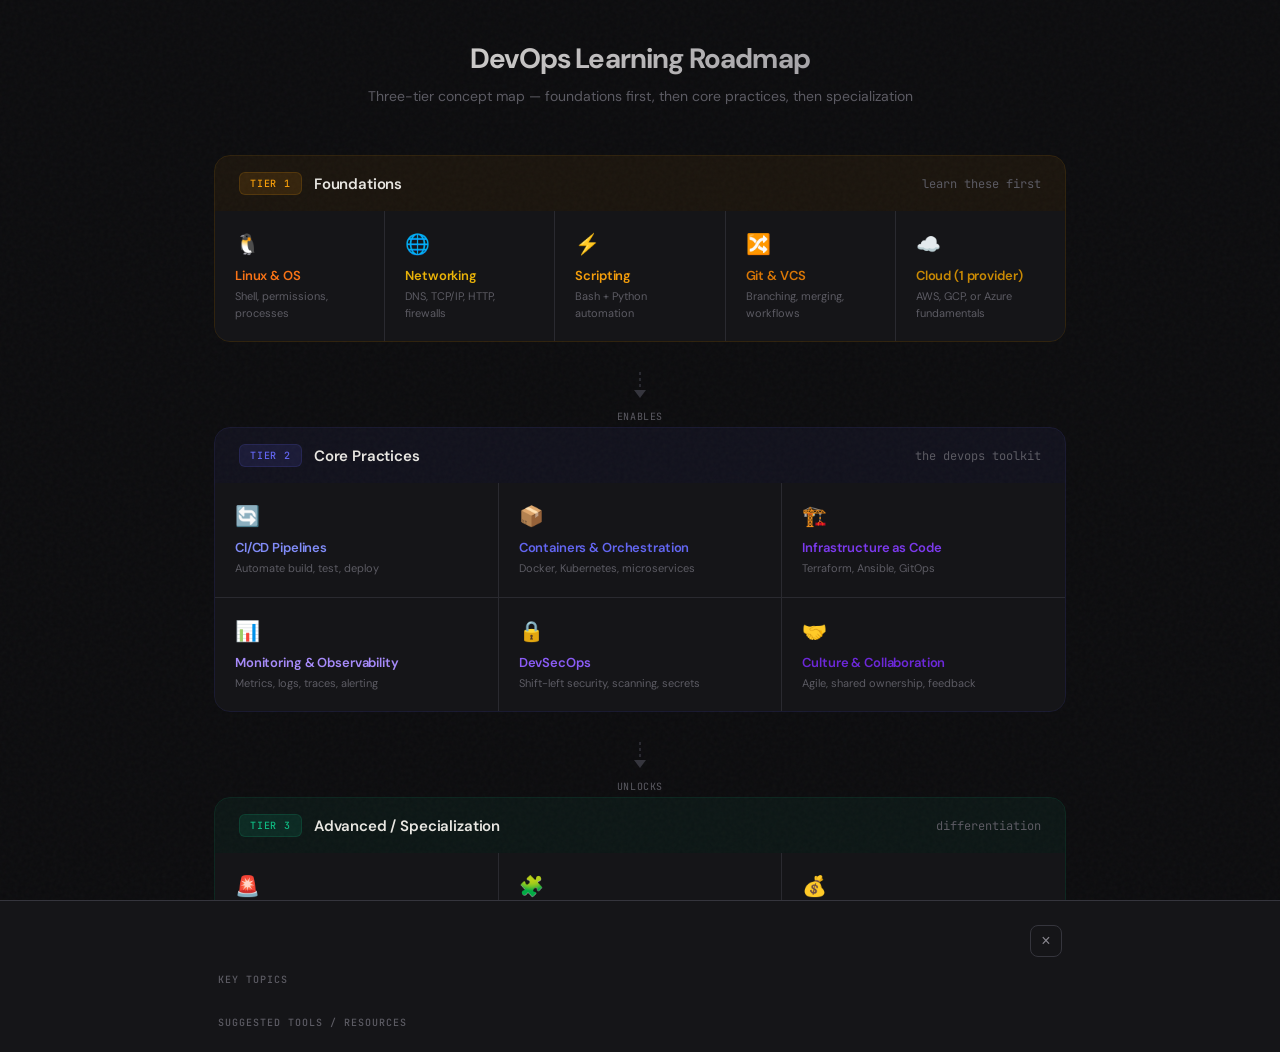
==== index.html @ 7af70914 "Add DevOps Learning Map as index.html" ====
<!DOCTYPE html>
<html lang="en">
<head>
<meta charset="UTF-8"/>
<meta name="viewport" content="width=device-width, initial-scale=1.0"/>
<title>DevOps Learning Map</title>
<link href="https://fonts.googleapis.com/css2?family=DM+Sans:wght@400;500;600;700&family=JetBrains+Mono:wght@400;500&display=swap" rel="stylesheet"/>
<style>
  :root {
    --bg: #0C0C0E;
    --surface: #151518;
    --surface2: #1C1C20;
    --border: #2A2A30;
    --border-light: #35353D;
    --text: #E8E6E1;
    --text-dim: #8A8890;
    --text-muted: #5C5B63;

    --tier-found: #F59E0B;
    --tier-found-bg: rgba(245, 158, 11, 0.06);
    --tier-found-border: rgba(245, 158, 11, 0.15);

    --tier-core: #6366F1;
    --tier-core-bg: rgba(99, 102, 241, 0.06);
    --tier-core-border: rgba(99, 102, 241, 0.15);

    --tier-adv: #10B981;
    --tier-adv-bg: rgba(16, 185, 129, 0.06);
    --tier-adv-border: rgba(16, 185, 129, 0.15);

    --c-linux: #F97316;
    --c-network: #EAB308;
    --c-scripting: #F59E0B;
    --c-git: #D97706;
    --c-cloud: #CA8A04;

    --c-cicd: #818CF8;
    --c-containers: #6366F1;
    --c-iac: #7C3AED;
    --c-monitoring: #A78BFA;
    --c-security: #8B5CF6;
    --c-culture: #6D28D9;

    --c-sre: #34D399;
    --c-platform: #10B981;
    --c-finops: #059669;
  }

  * { box-sizing: border-box; margin: 0; padding: 0; }

  body {
    font-family: 'DM Sans', sans-serif;
    background: var(--bg);
    color: var(--text);
    min-height: 100vh;
    overflow-x: hidden;
  }

  .noise {
    position: fixed;
    top: 0; left: 0; right: 0; bottom: 0;
    background-image: url("data:image/svg+xml,%3Csvg viewBox='0 0 256 256' xmlns='http://www.w3.org/2000/svg'%3E%3Cfilter id='n'%3E%3CfeTurbulence type='fractalNoise' baseFrequency='0.9' numOctaves='4' stitchTiles='stitch'/%3E%3C/filter%3E%3Crect width='100%25' height='100%25' filter='url(%23n)' opacity='0.03'/%3E%3C/svg%3E");
    pointer-events: none;
    z-index: 0;
  }

  .container {
    position: relative;
    z-index: 1;
    max-width: 900px;
    margin: 0 auto;
    padding: 40px 24px 60px;
  }

  header {
    text-align: center;
    margin-bottom: 48px;
  }

  header h1 {
    font-size: 28px;
    font-weight: 700;
    letter-spacing: -0.03em;
    margin-bottom: 8px;
    background: linear-gradient(135deg, var(--text) 0%, var(--text-dim) 100%);
    -webkit-background-clip: text;
    -webkit-text-fill-color: transparent;
  }

  header p {
    font-size: 14px;
    color: var(--text-muted);
    line-height: 1.6;
  }

  .tier {
    margin-bottom: 24px;
    border-radius: 16px;
    overflow: hidden;
    border: 1px solid var(--border);
    transition: border-color 0.3s;
  }

  .tier:hover {
    border-color: var(--border-light);
  }

  .tier-header {
    padding: 16px 24px;
    display: flex;
    align-items: center;
    gap: 12px;
    cursor: default;
  }

  .tier-badge {
    font-family: 'JetBrains Mono', monospace;
    font-size: 10px;
    font-weight: 500;
    letter-spacing: 0.08em;
    text-transform: uppercase;
    padding: 4px 10px;
    border-radius: 6px;
    white-space: nowrap;
  }

  .tier-found .tier-header { background: var(--tier-found-bg); }
  .tier-found .tier-badge { background: rgba(245,158,11,0.12); color: var(--tier-found); border: 1px solid var(--tier-found-border); }
  .tier-found { border-color: var(--tier-found-border); }

  .tier-core .tier-header { background: var(--tier-core-bg); }
  .tier-core .tier-badge { background: rgba(99,102,241,0.12); color: var(--tier-core); border: 1px solid var(--tier-core-border); }
  .tier-core { border-color: var(--tier-core-border); }

  .tier-adv .tier-header { background: var(--tier-adv-bg); }
  .tier-adv .tier-badge { background: rgba(16,185,129,0.12); color: var(--tier-adv); border: 1px solid var(--tier-adv-border); }
  .tier-adv { border-color: var(--tier-adv-border); }

  .tier-title {
    font-size: 15px;
    font-weight: 600;
    letter-spacing: -0.01em;
  }

  .tier-sub {
    font-size: 12px;
    color: var(--text-muted);
    margin-left: auto;
    font-family: 'JetBrains Mono', monospace;
  }

  .tier-grid {
    display: grid;
    gap: 1px;
    background: var(--border);
    padding: 0;
  }

  .tier-found .tier-grid { grid-template-columns: repeat(5, 1fr); }
  .tier-core .tier-grid { grid-template-columns: repeat(3, 1fr); }
  .tier-adv .tier-grid { grid-template-columns: repeat(3, 1fr); }

  @media (max-width: 680px) {
    .tier-found .tier-grid { grid-template-columns: repeat(3, 1fr); }
    .tier-core .tier-grid { grid-template-columns: repeat(2, 1fr); }
    .tier-adv .tier-grid { grid-template-columns: repeat(2, 1fr); }
  }

  @media (max-width: 440px) {
    .tier-found .tier-grid { grid-template-columns: repeat(2, 1fr); }
    .tier-core .tier-grid { grid-template-columns: 1fr; }
    .tier-adv .tier-grid { grid-template-columns: 1fr; }
  }

  .node {
    background: var(--surface);
    padding: 20px;
    cursor: pointer;
    transition: background 0.2s, transform 0.15s;
    position: relative;
    overflow: hidden;
  }

  .node::before {
    content: '';
    position: absolute;
    top: 0; left: 0;
    width: 3px;
    height: 100%;
    opacity: 0;
    transition: opacity 0.2s;
  }

  .node:hover { background: var(--surface2); }
  .node:hover::before { opacity: 1; }
  .node.active { background: var(--surface2); }
  .node.active::before { opacity: 1; }

  .node-icon {
    font-size: 20px;
    margin-bottom: 10px;
    display: block;
  }

  .node-name {
    font-size: 13px;
    font-weight: 600;
    letter-spacing: -0.01em;
    margin-bottom: 4px;
  }

  .node-desc {
    font-size: 11px;
    color: var(--text-muted);
    line-height: 1.5;
  }

  /* Detail panel */
  .detail-panel {
    position: fixed;
    bottom: 0;
    left: 0;
    right: 0;
    background: var(--surface);
    border-top: 1px solid var(--border-light);
    padding: 0;
    z-index: 100;
    transform: translateY(100%);
    transition: transform 0.35s cubic-bezier(0.16, 1, 0.3, 1);
    max-height: 55vh;
    overflow-y: auto;
  }

  .detail-panel.open {
    transform: translateY(0);
  }

  .detail-inner {
    max-width: 900px;
    margin: 0 auto;
    padding: 24px 28px 32px;
  }

  .detail-top {
    display: flex;
    align-items: flex-start;
    justify-content: space-between;
    margin-bottom: 16px;
  }

  .detail-close {
    background: none;
    border: 1px solid var(--border-light);
    color: var(--text-dim);
    width: 32px;
    height: 32px;
    border-radius: 8px;
    cursor: pointer;
    display: flex;
    align-items: center;
    justify-content: center;
    font-size: 16px;
    transition: background 0.2s;
    flex-shrink: 0;
  }

  .detail-close:hover { background: var(--surface2); }

  .detail-title {
    font-size: 18px;
    font-weight: 700;
    letter-spacing: -0.02em;
    margin-bottom: 6px;
  }

  .detail-about {
    font-size: 13px;
    color: var(--text-dim);
    line-height: 1.7;
    max-width: 560px;
  }

  .detail-section-label {
    font-family: 'JetBrains Mono', monospace;
    font-size: 10px;
    font-weight: 500;
    letter-spacing: 0.1em;
    text-transform: uppercase;
    color: var(--text-muted);
    margin-bottom: 10px;
  }

  .detail-topics {
    display: flex;
    flex-wrap: wrap;
    gap: 6px;
    margin-bottom: 20px;
  }

  .pill {
    font-size: 12px;
    padding: 5px 12px;
    border-radius: 8px;
    background: var(--surface2);
    border: 1px solid var(--border);
    color: var(--text-dim);
    transition: border-color 0.2s, color 0.2s;
  }

  .detail-resources {
    display: flex;
    flex-wrap: wrap;
    gap: 6px;
  }

  .res-pill {
    font-size: 11px;
    font-family: 'JetBrains Mono', monospace;
    padding: 4px 10px;
    border-radius: 6px;
    background: rgba(99,102,241,0.08);
    border: 1px solid rgba(99,102,241,0.15);
    color: #818CF8;
  }

  .detail-prompt {
    margin-top: 20px;
    padding: 14px 16px;
    background: var(--bg);
    border-radius: 10px;
    border: 1px solid var(--border);
    display: flex;
    align-items: center;
    gap: 12px;
  }

  .detail-prompt p {
    font-size: 12px;
    color: var(--text-dim);
    font-style: italic;
    flex: 1;
    line-height: 1.5;
  }

  .copy-btn {
    font-family: 'JetBrains Mono', monospace;
    font-size: 11px;
    padding: 6px 14px;
    border-radius: 6px;
    background: var(--surface2);
    border: 1px solid var(--border-light);
    color: var(--text);
    cursor: pointer;
    white-space: nowrap;
    transition: background 0.2s;
  }

  .copy-btn:hover { background: var(--border); }

  /* Connection lines between tiers */
  .tier-connector {
    display: flex;
    justify-content: center;
    padding: 6px 0;
  }

  .tier-connector svg {
    display: block;
  }

  .flow-label {
    text-align: center;
    font-family: 'JetBrains Mono', monospace;
    font-size: 10px;
    color: var(--text-muted);
    letter-spacing: 0.06em;
    text-transform: uppercase;
    padding: 4px 0;
  }

  /* Animate nodes in */
  .node {
    opacity: 0;
    animation: fadeUp 0.4s ease forwards;
  }

  @keyframes fadeUp {
    from { opacity: 0; transform: translateY(8px); }
    to { opacity: 1; transform: translateY(0); }
  }
</style>
</head>
<body>
<div class="noise"></div>
<div class="container">

<header>
  <h1>DevOps Learning Roadmap</h1>
  <p>Three-tier concept map — foundations first, then core practices, then specialization</p>
</header>

<!-- TIER 1: Foundations -->
<div class="tier tier-found">
  <div class="tier-header">
    <span class="tier-badge">Tier 1</span>
    <span class="tier-title">Foundations</span>
    <span class="tier-sub">learn these first</span>
  </div>
  <div class="tier-grid" id="grid-found"></div>
</div>

<div class="tier-connector">
  <svg width="24" height="28" viewBox="0 0 24 28">
    <line x1="12" y1="0" x2="12" y2="20" stroke="#35353D" stroke-width="1.5" stroke-dasharray="3 3"/>
    <polygon points="6,18 12,26 18,18" fill="#35353D"/>
  </svg>
</div>
<div class="flow-label">enables</div>

<!-- TIER 2: Core Practices -->
<div class="tier tier-core">
  <div class="tier-header">
    <span class="tier-badge">Tier 2</span>
    <span class="tier-title">Core Practices</span>
    <span class="tier-sub">the devops toolkit</span>
  </div>
  <div class="tier-grid" id="grid-core"></div>
</div>

<div class="tier-connector">
  <svg width="24" height="28" viewBox="0 0 24 28">
    <line x1="12" y1="0" x2="12" y2="20" stroke="#35353D" stroke-width="1.5" stroke-dasharray="3 3"/>
    <polygon points="6,18 12,26 18,18" fill="#35353D"/>
  </svg>
</div>
<div class="flow-label">unlocks</div>

<!-- TIER 3: Advanced -->
<div class="tier tier-adv">
  <div class="tier-header">
    <span class="tier-badge">Tier 3</span>
    <span class="tier-title">Advanced / Specialization</span>
    <span class="tier-sub">differentiation</span>
  </div>
  <div class="tier-grid" id="grid-adv"></div>
</div>

</div>

<!-- Detail panel -->
<div class="detail-panel" id="panel">
  <div class="detail-inner">
    <div class="detail-top">
      <div>
        <div class="detail-title" id="p-title"></div>
        <div class="detail-about" id="p-about"></div>
      </div>
      <button class="detail-close" id="p-close" aria-label="Close">&times;</button>
    </div>
    <div class="detail-section-label">Key topics</div>
    <div class="detail-topics" id="p-topics"></div>
    <div class="detail-section-label">Suggested tools / resources</div>
    <div class="detail-resources" id="p-resources"></div>
    <div class="detail-prompt">
      <p id="p-prompt"></p>
      <button class="copy-btn" id="p-copy">Copy</button>
    </div>
  </div>
</div>

<script>
const DATA = {
  foundations: [
    {
      id: 'linux', icon: '🐧', name: 'Linux & OS',
      desc: 'Shell, permissions, processes',
      color: '--c-linux',
      about: 'Nearly everything in DevOps runs on Linux. You need fluency with the command line, file systems, process management, systemd services, and package managers before containers or cloud infra will make sense.',
      topics: ['Bash shell & navigation', 'File permissions & ownership', 'Process management (ps, top, kill)', 'systemd & services', 'Package managers (apt, yum)', 'Cron jobs & scheduling', 'SSH & remote access', 'Filesystem hierarchy'],
      resources: ['Linux Upskill Challenge', 'OverTheWire Bandit', 'LPIC-1 curriculum'],
      prompt: 'I\'m learning Linux for DevOps with no CS background. Teach me the essential Linux concepts I need \u2014 shell navigation, file permissions, process management, systemd, and SSH \u2014 with hands-on exercises for each.'
    },
    {
      id: 'networking', icon: '🌐', name: 'Networking',
      desc: 'DNS, TCP/IP, HTTP, firewalls',
      color: '--c-network',
      about: 'When a container can\'t reach a database, when a deploy fails silently, when latency spikes \u2014 it\'s almost always networking. Understanding how data moves between machines is non-negotiable.',
      topics: ['OSI model & TCP/IP stack', 'DNS resolution', 'HTTP/HTTPS & TLS', 'Ports & sockets', 'Firewalls & iptables', 'Load balancers', 'VPCs, subnets & CIDR', 'Proxy vs reverse proxy'],
      resources: ['Computer Networking (Kurose & Ross)', 'Practical Networking YouTube', 'Cloudflare Learning Center'],
      prompt: 'Explain networking fundamentals for a DevOps beginner without CS background: TCP/IP, DNS, HTTP/HTTPS, ports, load balancers, VPCs and subnets. Use real-world analogies and practical examples.'
    },
    {
      id: 'scripting', icon: '\u26a1', name: 'Scripting',
      desc: 'Bash + Python automation',
      color: '--c-scripting',
      about: 'You\'ll write glue code constantly \u2014 automating deployments, parsing logs, wiring tools together, building health checks. Bash for quick system tasks, Python for anything more complex.',
      topics: ['Bash scripting fundamentals', 'Variables, loops, conditionals', 'Python for automation', 'Working with APIs (curl, requests)', 'Text processing (grep, sed, awk)', 'JSON/YAML parsing', 'Error handling & logging', 'Cron + script scheduling'],
      resources: ['Automate the Boring Stuff (Python)', 'Bash Academy', 'Shell Scripting Tutorial'],
      prompt: 'Teach me Bash and Python scripting for DevOps automation. Cover variables, loops, file operations, API calls, text processing, and error handling with practical exercises I can run in a terminal.'
    },
    {
      id: 'git', icon: '🔀', name: 'Git & VCS',
      desc: 'Branching, merging, workflows',
      color: '--c-git',
      about: 'Git is the backbone of everything \u2014 code, infrastructure definitions, pipeline configs, documentation. You need more than git add/commit/push: branching strategies, conflict resolution, and team workflows.',
      topics: ['Git fundamentals (add, commit, push)', 'Branching & merging strategies', 'Rebasing vs merging', 'Pull requests & code review', 'Git hooks', 'Monorepo vs polyrepo', 'Gitflow / trunk-based development', '.gitignore & secrets hygiene'],
      resources: ['Pro Git book (free)', 'Learn Git Branching (interactive)', 'GitHub Skills'],
      prompt: 'Teach me Git beyond the basics for DevOps: branching strategies, rebasing vs merging, pull request workflows, git hooks, and trunk-based development. Include hands-on exercises.'
    },
    {
      id: 'cloud', icon: '\u2601\ufe0f', name: 'Cloud (1 provider)',
      desc: 'AWS, GCP, or Azure fundamentals',
      color: '--c-cloud',
      about: 'Pick one cloud provider and learn it deeply. Understand compute (VMs, serverless), storage (object, block), networking (VPC, security groups), and IAM. AWS has the largest job market share.',
      topics: ['Compute (EC2 / VMs / Cloud Run)', 'Object storage (S3 / GCS / Blob)', 'Networking (VPC, security groups)', 'IAM & permissions', 'Managed databases (RDS, etc.)', 'CLI & SDK basics', 'Cost management basics', 'Regions & availability zones'],
      resources: ['AWS Cloud Practitioner path', 'A Cloud Guru / Cantrill', 'Cloud provider free tier labs'],
      prompt: 'I\'m choosing my first cloud platform for DevOps. Walk me through the core services I need to learn on AWS (or your recommended provider): compute, storage, networking, IAM, and databases with hands-on lab suggestions.'
    }
  ],
  core: [
    {
      id: 'cicd', icon: '🔄', name: 'CI/CD Pipelines',
      desc: 'Automate build, test, deploy',
      color: '--c-cicd',
      about: 'Automate code integration, testing, and delivery so shipping is reliable and frequent. This is where DevOps becomes tangible \u2014 every commit triggers a predictable path to production.',
      topics: ['Continuous Integration concepts', 'Continuous Delivery vs Deployment', 'GitHub Actions / GitLab CI', 'Jenkins pipelines', 'Automated testing in CI', 'Artifact management', 'Blue-green & canary deploys', 'Pipeline-as-code patterns'],
      resources: ['GitHub Actions docs', 'Jenkins Tutorial', 'Continuous Delivery (Humble & Farley)'],
      prompt: 'Walk me through how a CI/CD pipeline works end-to-end. Cover the stages from code commit through production deployment, with a practical example using GitHub Actions.'
    },
    {
      id: 'containers', icon: '📦', name: 'Containers & Orchestration',
      desc: 'Docker, Kubernetes, microservices',
      color: '--c-containers',
      about: 'Package apps with all dependencies for portable, consistent deployments. Then orchestrate them at scale with Kubernetes. This is where modern infrastructure lives.',
      topics: ['Docker fundamentals', 'Dockerfile best practices', 'Container registries', 'Kubernetes architecture', 'Pods, Services, Deployments', 'Helm charts', 'Service mesh (Istio/Linkerd)', 'Microservices patterns'],
      resources: ['Docker Getting Started', 'Kubernetes the Hard Way', 'KillerCoda interactive labs'],
      prompt: 'Explain Docker and Kubernetes from scratch. What problem does containerization solve, how does K8s orchestrate containers, and walk me through deploying a simple app to a cluster.'
    },
    {
      id: 'iac', icon: '🏗\ufe0f', name: 'Infrastructure as Code',
      desc: 'Terraform, Ansible, GitOps',
      color: '--c-iac',
      about: 'Define all infrastructure in version-controlled code. No more clicking through cloud consoles \u2014 every server, database, and network rule is declared, repeatable, and auditable.',
      topics: ['Terraform (HCL basics)', 'State management', 'Ansible for configuration', 'Declarative vs imperative IaC', 'Modules & reusability', 'Immutable infrastructure', 'GitOps (ArgoCD / Flux)', 'Secrets in IaC'],
      resources: ['Terraform docs + tutorials', 'Ansible Getting Started', 'GitOps with ArgoCD'],
      prompt: 'Explain Infrastructure as Code for someone new to it. Cover Terraform and Ansible \u2014 what each does, when to use which, and walk me through writing my first Terraform config.'
    },
    {
      id: 'monitoring', icon: '📊', name: 'Monitoring & Observability',
      desc: 'Metrics, logs, traces, alerting',
      color: '--c-monitoring',
      about: 'You can\'t fix what you can\'t see. Monitoring tells you something is wrong; observability helps you understand why. Build dashboards, set up alerts, and learn to debug distributed systems.',
      topics: ['Metrics (Prometheus)', 'Dashboards (Grafana)', 'Log aggregation (ELK / Loki)', 'Distributed tracing (Jaeger)', 'Alerting & on-call', 'SLAs, SLOs & SLIs', 'Error budgets', 'Structured logging'],
      resources: ['Prometheus + Grafana labs', 'Observability Engineering (O\'Reilly)', 'Google SRE Workbook (free)'],
      prompt: 'What is the difference between monitoring and observability? Teach me the three pillars (metrics, logs, traces) and how to set up a basic observability stack with Prometheus and Grafana.'
    },
    {
      id: 'security', icon: '🔒', name: 'DevSecOps',
      desc: 'Shift-left security, scanning, secrets',
      color: '--c-security',
      about: 'Integrate security into every pipeline stage. Scan code, scan dependencies, scan containers, manage secrets properly, and think about zero-trust from day one.',
      topics: ['Shift-left security mindset', 'SAST & DAST scanning', 'Container image scanning', 'Secrets management (Vault)', 'Dependency vulnerability scanning', 'Compliance as code (OPA)', 'RBAC & least privilege', 'Zero-trust networking'],
      resources: ['OWASP DevSecOps Guideline', 'HashiCorp Vault tutorials', 'Snyk Learn'],
      prompt: 'How does DevSecOps integrate security throughout the CI/CD pipeline? Cover SAST, DAST, container scanning, secrets management, and compliance as code with practical tooling examples.'
    },
    {
      id: 'culture', icon: '🤝', name: 'Culture & Collaboration',
      desc: 'Agile, shared ownership, feedback',
      color: '--c-culture',
      about: 'DevOps is a cultural shift more than a toolchain. Breaking down silos, shared ownership of outcomes, blameless post-mortems, and continuous feedback loops are what make the tools effective.',
      topics: ['Agile & Lean thinking', 'Shared ownership model', 'Blameless post-mortems', 'Continuous feedback loops', 'Cross-functional teams', 'Psychological safety', 'Value stream mapping', 'DORA metrics'],
      resources: ['The Phoenix Project (book)', 'Accelerate (Forsgren et al.)', 'Team Topologies'],
      prompt: 'Explain the DevOps culture shift \u2014 why culture matters more than tools, how to run blameless post-mortems, what DORA metrics measure, and how to build shared ownership between dev and ops.'
    }
  ],
  advanced: [
    {
      id: 'sre', icon: '🚨', name: 'SRE Practices',
      desc: 'Reliability, incidents, chaos engineering',
      color: '--c-sre',
      about: 'Site Reliability Engineering applies software engineering to operations. Think error budgets, incident management runbooks, on-call rotations, chaos experiments, and systematic toil reduction.',
      topics: ['Error budgets & SLOs', 'Incident management', 'Runbooks & playbooks', 'On-call best practices', 'Chaos engineering (Chaos Monkey)', 'Toil reduction', 'Capacity planning', 'Post-incident review'],
      resources: ['Google SRE Book (free)', 'Gremlin Chaos Engineering', 'PagerDuty Incident Response'],
      prompt: 'Teach me SRE practices: error budgets, incident management, chaos engineering, and toil reduction. How does SRE differ from traditional ops and how does it complement DevOps?'
    },
    {
      id: 'platform', icon: '🧩', name: 'Platform Engineering',
      desc: 'Internal developer platforms, self-service',
      color: '--c-platform',
      about: 'Build golden paths that make it easy for developers to deploy, monitor, and manage their own services without filing tickets. Internal Developer Platforms are the evolution of DevOps at scale.',
      topics: ['Internal Developer Platforms', 'Backstage / Port / Kratix', 'Golden paths & templates', 'Self-service infrastructure', 'Developer experience (DX)', 'Platform-as-a-product', 'API gateways & service catalogs', 'Multi-tenancy patterns'],
      resources: ['Platform Engineering on K8s', 'Backstage.io docs', 'Team Topologies (book)'],
      prompt: 'What is platform engineering and how does it differ from DevOps? Explain internal developer platforms, golden paths, and the platform-as-a-product mindset with real-world examples.'
    },
    {
      id: 'finops', icon: '💰', name: 'FinOps & Optimization',
      desc: 'Cloud cost management, efficiency',
      color: '--c-finops',
      about: 'Cloud bills can spiral fast. FinOps brings financial accountability to cloud spending \u2014 tagging, right-sizing, reserved instances, spot/preemptible compute, and cost-aware architecture decisions.',
      topics: ['Cloud cost visibility & tagging', 'Right-sizing resources', 'Reserved / savings plans', 'Spot & preemptible instances', 'Cost allocation & showback', 'FinOps Foundation framework', 'Architecture cost trade-offs', 'Sustainability & green ops'],
      resources: ['FinOps Foundation', 'AWS Well-Architected (Cost)', 'Infracost (IaC cost checks)'],
      prompt: 'Explain FinOps for DevOps engineers. How do I manage cloud costs effectively \u2014 tagging strategies, right-sizing, reserved instances, and building cost awareness into infrastructure decisions?'
    }
  ]
};

function renderNodes(containerId, items) {
  const grid = document.getElementById(containerId);
  items.forEach((item, i) => {
    const div = document.createElement('div');
    div.className = 'node';
    div.dataset.id = item.id;
    div.style.animationDelay = `${i * 0.06}s`;
    div.style.setProperty('--accent', `var(${item.color})`);
    div.innerHTML = `
      <span class="node-icon">${item.icon}</span>
      <div class="node-name">${item.name}</div>
      <div class="node-desc">${item.desc}</div>
    `;
    div.querySelector('.node-name').style.color = `var(${item.color})`;
    div.style.cssText += `--node-accent: var(${item.color})`;
    const bar = div.querySelector('::before');
    div.addEventListener('click', () => openPanel(item));
    grid.appendChild(div);
  });
}

// Set accent color for left bar via CSS
document.head.insertAdjacentHTML('beforeend', '<style>' +
  Object.values(DATA).flat().map(item =>
    `.node[data-id="${item.id}"]::before { background: var(${item.color}); }`
  ).join('\n') +
'</style>');

renderNodes('grid-found', DATA.foundations);
renderNodes('grid-core', DATA.core);
renderNodes('grid-adv', DATA.advanced);

const panel = document.getElementById('panel');
const allItems = [...DATA.foundations, ...DATA.core, ...DATA.advanced];

function openPanel(item) {
  // Clear active
  document.querySelectorAll('.node').forEach(n => n.classList.remove('active'));
  document.querySelector(`.node[data-id="${item.id}"]`).classList.add('active');

  document.getElementById('p-title').textContent = item.icon + ' ' + item.name;
  document.getElementById('p-title').style.color = `var(${item.color})`;
  document.getElementById('p-about').textContent = item.about;
  document.getElementById('p-topics').innerHTML = item.topics.map(t => `<span class="pill">${t}</span>`).join('');
  document.getElementById('p-resources').innerHTML = item.resources.map(r => `<span class="res-pill">${r}</span>`).join('');
  document.getElementById('p-prompt').textContent = `"${item.prompt}"`;

  const copyBtn = document.getElementById('p-copy');
  copyBtn.textContent = 'Copy';
  copyBtn.onclick = () => {
    navigator.clipboard.writeText(item.prompt).catch(() => {});
    copyBtn.textContent = 'Copied!';
    setTimeout(() => copyBtn.textContent = 'Copy', 1500);
  };

  panel.classList.add('open');
}

document.getElementById('p-close').addEventListener('click', () => {
  panel.classList.remove('open');
  document.querySelectorAll('.node').forEach(n => n.classList.remove('active'));
});

// Close on ESC
document.addEventListener('keydown', e => {
  if (e.key === 'Escape') {
    panel.classList.remove('open');
    document.querySelectorAll('.node').forEach(n => n.classList.remove('active'));
  }
});
</script>
</body>
</html>
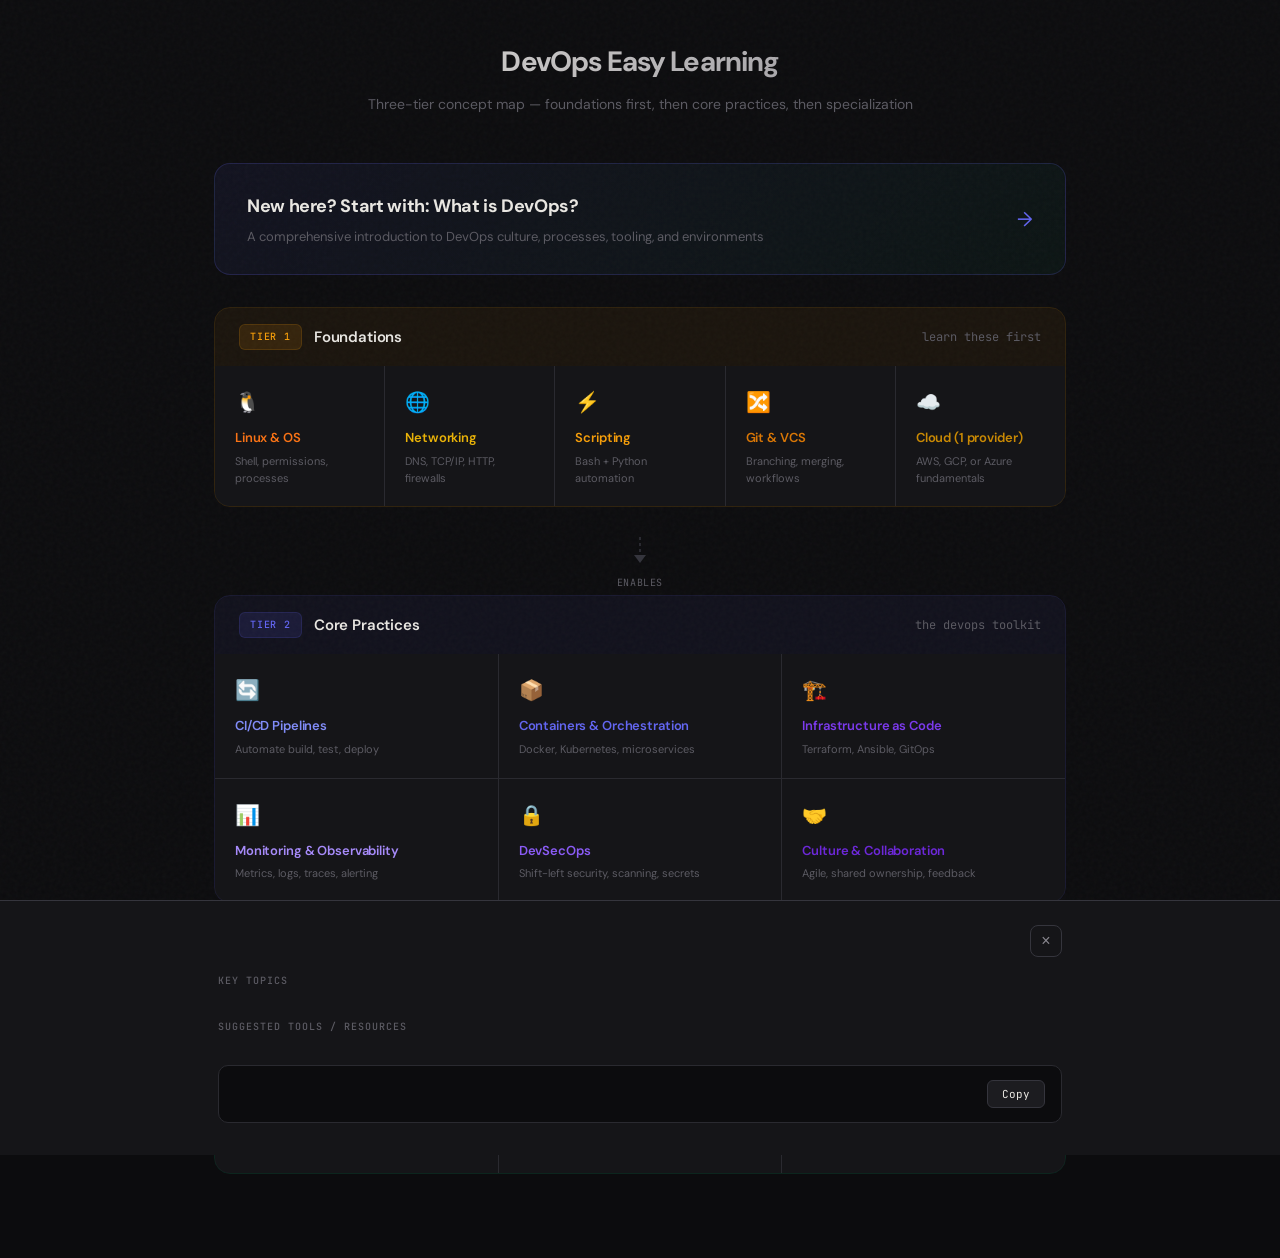
==== commit 916d5129: "Add learning hub content pages and shared styles - Extract shared CSS with dark theme, content page " ====
--- a/index.html
+++ b/index.html
@@ -3,8 +3,9 @@
 <head>
 <meta charset="UTF-8"/>
 <meta name="viewport" content="width=device-width, initial-scale=1.0"/>
-<title>DevOps Learning Map</title>
+<title>DevOps Easy Learning Hub</title>
 <link href="https://fonts.googleapis.com/css2?family=DM+Sans:wght@400;500;600;700&family=JetBrains+Mono:wght@400;500&display=swap" rel="stylesheet"/>
+<link rel="stylesheet" href="css/shared.css"/>
 <style>
   :root {
     --bg: #0C0C0E;
@@ -395,9 +396,17 @@
 <div class="container">
 
 <header>
-  <h1>DevOps Learning Roadmap</h1>
+  <h1>DevOps Easy Learning</h1>
   <p>Three-tier concept map — foundations first, then core practices, then specialization</p>
 </header>
+
+<a href="topics/what-is-devops.html" class="intro-banner">
+  <div class="intro-banner-content">
+    <h2>New here? Start with: What is DevOps?</h2>
+    <p>A comprehensive introduction to DevOps culture, processes, tooling, and environments</p>
+  </div>
+  <span class="arrow">&rarr;</span>
+</a>
 
 <!-- TIER 1: Foundations -->
 <div class="tier tier-found">
@@ -461,6 +470,9 @@
     <div class="detail-topics" id="p-topics"></div>
     <div class="detail-section-label">Suggested tools / resources</div>
     <div class="detail-resources" id="p-resources"></div>
+    <div id="p-lesson-wrap" style="display:none; margin-top: 16px;">
+      <a id="p-lesson-link" class="lesson-btn" href="#">Read full lesson &rarr;</a>
+    </div>
     <div class="detail-prompt">
       <p id="p-prompt"></p>
       <button class="copy-btn" id="p-copy">Copy</button>
@@ -478,22 +490,22 @@
       about: 'Nearly everything in DevOps runs on Linux. You need fluency with the command line, file systems, process management, systemd services, and package managers before containers or cloud infra will make sense.',
       topics: ['Bash shell & navigation', 'File permissions & ownership', 'Process management (ps, top, kill)', 'systemd & services', 'Package managers (apt, yum)', 'Cron jobs & scheduling', 'SSH & remote access', 'Filesystem hierarchy'],
       resources: ['Linux Upskill Challenge', 'OverTheWire Bandit', 'LPIC-1 curriculum'],
-      prompt: 'I\'m learning Linux for DevOps with no CS background. Teach me the essential Linux concepts I need \u2014 shell navigation, file permissions, process management, systemd, and SSH \u2014 with hands-on exercises for each.'
+      prompt: 'I\'m learning Linux for DevOps with no CS background. Teach me the essential Linux concepts I need — shell navigation, file permissions, process management, systemd, and SSH — with hands-on exercises for each.'
     },
     {
       id: 'networking', icon: '🌐', name: 'Networking',
       desc: 'DNS, TCP/IP, HTTP, firewalls',
       color: '--c-network',
-      about: 'When a container can\'t reach a database, when a deploy fails silently, when latency spikes \u2014 it\'s almost always networking. Understanding how data moves between machines is non-negotiable.',
+      about: 'When a container can\'t reach a database, when a deploy fails silently, when latency spikes — it\'s almost always networking. Understanding how data moves between machines is non-negotiable.',
       topics: ['OSI model & TCP/IP stack', 'DNS resolution', 'HTTP/HTTPS & TLS', 'Ports & sockets', 'Firewalls & iptables', 'Load balancers', 'VPCs, subnets & CIDR', 'Proxy vs reverse proxy'],
       resources: ['Computer Networking (Kurose & Ross)', 'Practical Networking YouTube', 'Cloudflare Learning Center'],
       prompt: 'Explain networking fundamentals for a DevOps beginner without CS background: TCP/IP, DNS, HTTP/HTTPS, ports, load balancers, VPCs and subnets. Use real-world analogies and practical examples.'
     },
     {
-      id: 'scripting', icon: '\u26a1', name: 'Scripting',
+      id: 'scripting', icon: '⚡', name: 'Scripting',
       desc: 'Bash + Python automation',
       color: '--c-scripting',
-      about: 'You\'ll write glue code constantly \u2014 automating deployments, parsing logs, wiring tools together, building health checks. Bash for quick system tasks, Python for anything more complex.',
+      about: 'You\'ll write glue code constantly — automating deployments, parsing logs, wiring tools together, building health checks. Bash for quick system tasks, Python for anything more complex.',
       topics: ['Bash scripting fundamentals', 'Variables, loops, conditionals', 'Python for automation', 'Working with APIs (curl, requests)', 'Text processing (grep, sed, awk)', 'JSON/YAML parsing', 'Error handling & logging', 'Cron + script scheduling'],
       resources: ['Automate the Boring Stuff (Python)', 'Bash Academy', 'Shell Scripting Tutorial'],
       prompt: 'Teach me Bash and Python scripting for DevOps automation. Cover variables, loops, file operations, API calls, text processing, and error handling with practical exercises I can run in a terminal.'
@@ -502,13 +514,14 @@
       id: 'git', icon: '🔀', name: 'Git & VCS',
       desc: 'Branching, merging, workflows',
       color: '--c-git',
-      about: 'Git is the backbone of everything \u2014 code, infrastructure definitions, pipeline configs, documentation. You need more than git add/commit/push: branching strategies, conflict resolution, and team workflows.',
+      hasContent: true, contentUrl: 'topics/git-and-vcs.html',
+      about: 'Git is the backbone of everything — code, infrastructure definitions, pipeline configs, documentation. You need more than git add/commit/push: branching strategies, conflict resolution, and team workflows.',
       topics: ['Git fundamentals (add, commit, push)', 'Branching & merging strategies', 'Rebasing vs merging', 'Pull requests & code review', 'Git hooks', 'Monorepo vs polyrepo', 'Gitflow / trunk-based development', '.gitignore & secrets hygiene'],
       resources: ['Pro Git book (free)', 'Learn Git Branching (interactive)', 'GitHub Skills'],
       prompt: 'Teach me Git beyond the basics for DevOps: branching strategies, rebasing vs merging, pull request workflows, git hooks, and trunk-based development. Include hands-on exercises.'
     },
     {
-      id: 'cloud', icon: '\u2601\ufe0f', name: 'Cloud (1 provider)',
+      id: 'cloud', icon: '☁️', name: 'Cloud (1 provider)',
       desc: 'AWS, GCP, or Azure fundamentals',
       color: '--c-cloud',
       about: 'Pick one cloud provider and learn it deeply. Understand compute (VMs, serverless), storage (object, block), networking (VPC, security groups), and IAM. AWS has the largest job market share.',
@@ -522,7 +535,7 @@
       id: 'cicd', icon: '🔄', name: 'CI/CD Pipelines',
       desc: 'Automate build, test, deploy',
       color: '--c-cicd',
-      about: 'Automate code integration, testing, and delivery so shipping is reliable and frequent. This is where DevOps becomes tangible \u2014 every commit triggers a predictable path to production.',
+      about: 'Automate code integration, testing, and delivery so shipping is reliable and frequent. This is where DevOps becomes tangible — every commit triggers a predictable path to production.',
       topics: ['Continuous Integration concepts', 'Continuous Delivery vs Deployment', 'GitHub Actions / GitLab CI', 'Jenkins pipelines', 'Automated testing in CI', 'Artifact management', 'Blue-green & canary deploys', 'Pipeline-as-code patterns'],
       resources: ['GitHub Actions docs', 'Jenkins Tutorial', 'Continuous Delivery (Humble & Farley)'],
       prompt: 'Walk me through how a CI/CD pipeline works end-to-end. Cover the stages from code commit through production deployment, with a practical example using GitHub Actions.'
@@ -537,13 +550,13 @@
       prompt: 'Explain Docker and Kubernetes from scratch. What problem does containerization solve, how does K8s orchestrate containers, and walk me through deploying a simple app to a cluster.'
     },
     {
-      id: 'iac', icon: '🏗\ufe0f', name: 'Infrastructure as Code',
+      id: 'iac', icon: '🏗️', name: 'Infrastructure as Code',
       desc: 'Terraform, Ansible, GitOps',
       color: '--c-iac',
-      about: 'Define all infrastructure in version-controlled code. No more clicking through cloud consoles \u2014 every server, database, and network rule is declared, repeatable, and auditable.',
+      about: 'Define all infrastructure in version-controlled code. No more clicking through cloud consoles — every server, database, and network rule is declared, repeatable, and auditable.',
       topics: ['Terraform (HCL basics)', 'State management', 'Ansible for configuration', 'Declarative vs imperative IaC', 'Modules & reusability', 'Immutable infrastructure', 'GitOps (ArgoCD / Flux)', 'Secrets in IaC'],
       resources: ['Terraform docs + tutorials', 'Ansible Getting Started', 'GitOps with ArgoCD'],
-      prompt: 'Explain Infrastructure as Code for someone new to it. Cover Terraform and Ansible \u2014 what each does, when to use which, and walk me through writing my first Terraform config.'
+      prompt: 'Explain Infrastructure as Code for someone new to it. Cover Terraform and Ansible — what each does, when to use which, and walk me through writing my first Terraform config.'
     },
     {
       id: 'monitoring', icon: '📊', name: 'Monitoring & Observability',
@@ -570,7 +583,7 @@
       about: 'DevOps is a cultural shift more than a toolchain. Breaking down silos, shared ownership of outcomes, blameless post-mortems, and continuous feedback loops are what make the tools effective.',
       topics: ['Agile & Lean thinking', 'Shared ownership model', 'Blameless post-mortems', 'Continuous feedback loops', 'Cross-functional teams', 'Psychological safety', 'Value stream mapping', 'DORA metrics'],
       resources: ['The Phoenix Project (book)', 'Accelerate (Forsgren et al.)', 'Team Topologies'],
-      prompt: 'Explain the DevOps culture shift \u2014 why culture matters more than tools, how to run blameless post-mortems, what DORA metrics measure, and how to build shared ownership between dev and ops.'
+      prompt: 'Explain the DevOps culture shift — why culture matters more than tools, how to run blameless post-mortems, what DORA metrics measure, and how to build shared ownership between dev and ops.'
     }
   ],
   advanced: [
@@ -596,10 +609,10 @@
       id: 'finops', icon: '💰', name: 'FinOps & Optimization',
       desc: 'Cloud cost management, efficiency',
       color: '--c-finops',
-      about: 'Cloud bills can spiral fast. FinOps brings financial accountability to cloud spending \u2014 tagging, right-sizing, reserved instances, spot/preemptible compute, and cost-aware architecture decisions.',
+      about: 'Cloud bills can spiral fast. FinOps brings financial accountability to cloud spending — tagging, right-sizing, reserved instances, spot/preemptible compute, and cost-aware architecture decisions.',
       topics: ['Cloud cost visibility & tagging', 'Right-sizing resources', 'Reserved / savings plans', 'Spot & preemptible instances', 'Cost allocation & showback', 'FinOps Foundation framework', 'Architecture cost trade-offs', 'Sustainability & green ops'],
       resources: ['FinOps Foundation', 'AWS Well-Architected (Cost)', 'Infracost (IaC cost checks)'],
-      prompt: 'Explain FinOps for DevOps engineers. How do I manage cloud costs effectively \u2014 tagging strategies, right-sizing, reserved instances, and building cost awareness into infrastructure decisions?'
+      prompt: 'Explain FinOps for DevOps engineers. How do I manage cloud costs effectively — tagging strategies, right-sizing, reserved instances, and building cost awareness into infrastructure decisions?'
     }
   ]
 };
@@ -651,6 +664,15 @@
   document.getElementById('p-resources').innerHTML = item.resources.map(r => `<span class="res-pill">${r}</span>`).join('');
   document.getElementById('p-prompt').textContent = `"${item.prompt}"`;
 
+  const lessonWrap = document.getElementById('p-lesson-wrap');
+  const lessonLink = document.getElementById('p-lesson-link');
+  if (item.hasContent && item.contentUrl) {
+    lessonLink.href = item.contentUrl;
+    lessonWrap.style.display = 'block';
+  } else {
+    lessonWrap.style.display = 'none';
+  }
+
   const copyBtn = document.getElementById('p-copy');
   copyBtn.textContent = 'Copy';
   copyBtn.onclick = () => {
@@ -676,4 +698,4 @@
 });
 </script>
 </body>
-</html>+</html>
--- a/css/shared.css
+++ b/css/shared.css
@@ -0,0 +1,593 @@
+/* DevOps Easy Learning Hub — Shared Styles */
+
+:root {
+  --bg: #0C0C0E;
+  --surface: #151518;
+  --surface2: #1C1C20;
+  --border: #2A2A30;
+  --border-light: #35353D;
+  --text: #E8E6E1;
+  --text-dim: #8A8890;
+  --text-muted: #5C5B63;
+
+  --tier-found: #F59E0B;
+  --tier-found-bg: rgba(245, 158, 11, 0.06);
+  --tier-found-border: rgba(245, 158, 11, 0.15);
+
+  --tier-core: #6366F1;
+  --tier-core-bg: rgba(99, 102, 241, 0.06);
+  --tier-core-border: rgba(99, 102, 241, 0.15);
+
+  --tier-adv: #10B981;
+  --tier-adv-bg: rgba(16, 185, 129, 0.06);
+  --tier-adv-border: rgba(16, 185, 129, 0.15);
+
+  --c-linux: #F97316;
+  --c-network: #EAB308;
+  --c-scripting: #F59E0B;
+  --c-git: #D97706;
+  --c-cloud: #CA8A04;
+  --c-cicd: #818CF8;
+  --c-containers: #6366F1;
+  --c-iac: #7C3AED;
+  --c-monitoring: #A78BFA;
+  --c-security: #8B5CF6;
+  --c-culture: #6D28D9;
+  --c-sre: #34D399;
+  --c-platform: #10B981;
+  --c-finops: #059669;
+}
+
+* { box-sizing: border-box; margin: 0; padding: 0; }
+
+body {
+  font-family: 'DM Sans', sans-serif;
+  background: var(--bg);
+  color: var(--text);
+  min-height: 100vh;
+  overflow-x: hidden;
+  line-height: 1.6;
+}
+
+.noise {
+  position: fixed;
+  top: 0; left: 0; right: 0; bottom: 0;
+  background-image: url("data:image/svg+xml,%3Csvg viewBox='0 0 256 256' xmlns='http://www.w3.org/2000/svg'%3E%3Cfilter id='n'%3E%3CfeTurbulence type='fractalNoise' baseFrequency='0.9' numOctaves='4' stitchTiles='stitch'/%3E%3C/filter%3E%3Crect width='100%25' height='100%25' filter='url(%23n)' opacity='0.03'/%3E%3C/svg%3E");
+  pointer-events: none;
+  z-index: 0;
+}
+
+/* ── Top Navigation ── */
+.top-nav {
+  position: fixed;
+  top: 0; left: 0; right: 0;
+  z-index: 200;
+  background: rgba(12, 12, 14, 0.85);
+  backdrop-filter: blur(12px);
+  -webkit-backdrop-filter: blur(12px);
+  border-bottom: 1px solid var(--border);
+  padding: 0 24px;
+  height: 56px;
+  display: flex;
+  align-items: center;
+  justify-content: space-between;
+}
+
+.top-nav .brand {
+  font-size: 15px;
+  font-weight: 700;
+  letter-spacing: -0.02em;
+  color: var(--text);
+  text-decoration: none;
+}
+
+.top-nav .brand:hover { color: var(--tier-core); }
+
+.top-nav .nav-link {
+  font-family: 'JetBrains Mono', monospace;
+  font-size: 12px;
+  color: var(--text-dim);
+  text-decoration: none;
+  padding: 6px 14px;
+  border-radius: 8px;
+  border: 1px solid var(--border);
+  transition: all 0.2s;
+}
+
+.top-nav .nav-link:hover {
+  color: var(--text);
+  border-color: var(--border-light);
+  background: var(--surface);
+}
+
+/* ── Page Container ── */
+.page-container {
+  position: relative;
+  z-index: 1;
+  max-width: 900px;
+  margin: 0 auto;
+  padding: 80px 24px 60px;
+}
+
+/* ── Hero Section ── */
+.hero {
+  text-align: center;
+  margin-bottom: 48px;
+  padding: 40px 0 32px;
+}
+
+.hero-icon { font-size: 48px; display: block; margin-bottom: 16px; }
+
+.hero h1 {
+  font-size: 32px;
+  font-weight: 700;
+  letter-spacing: -0.03em;
+  margin-bottom: 12px;
+  background: linear-gradient(135deg, var(--text) 0%, var(--text-dim) 100%);
+  -webkit-background-clip: text;
+  -webkit-text-fill-color: transparent;
+}
+
+.hero .tier-badge {
+  font-family: 'JetBrains Mono', monospace;
+  font-size: 10px;
+  font-weight: 500;
+  letter-spacing: 0.08em;
+  text-transform: uppercase;
+  padding: 4px 12px;
+  border-radius: 6px;
+  display: inline-block;
+  margin-bottom: 16px;
+}
+
+.hero .subtitle {
+  font-size: 15px;
+  color: var(--text-muted);
+  max-width: 560px;
+  margin: 0 auto;
+  line-height: 1.7;
+}
+
+/* ── Table of Contents ── */
+.toc {
+  background: var(--surface);
+  border: 1px solid var(--border);
+  border-radius: 12px;
+  padding: 20px 24px;
+  margin-bottom: 40px;
+}
+
+.toc-title {
+  font-family: 'JetBrains Mono', monospace;
+  font-size: 10px;
+  font-weight: 500;
+  letter-spacing: 0.1em;
+  text-transform: uppercase;
+  color: var(--text-muted);
+  margin-bottom: 12px;
+}
+
+.toc ol { list-style: none; counter-reset: toc-counter; padding: 0; }
+
+.toc li { counter-increment: toc-counter; margin-bottom: 6px; }
+
+.toc li::before {
+  content: counter(toc-counter, decimal-leading-zero) ".";
+  font-family: 'JetBrains Mono', monospace;
+  font-size: 11px;
+  color: var(--text-muted);
+  margin-right: 8px;
+}
+
+.toc a {
+  font-size: 13px;
+  color: var(--text-dim);
+  text-decoration: none;
+  transition: color 0.2s;
+}
+
+.toc a:hover { color: var(--text); }
+
+/* ── Content Sections ── */
+.content-section { margin-bottom: 48px; }
+
+.content-section h2 {
+  font-size: 22px;
+  font-weight: 700;
+  letter-spacing: -0.02em;
+  margin-bottom: 16px;
+  padding-bottom: 12px;
+  border-bottom: 1px solid var(--border);
+}
+
+.content-section h3 {
+  font-size: 17px;
+  font-weight: 600;
+  letter-spacing: -0.01em;
+  margin-top: 28px;
+  margin-bottom: 12px;
+  color: var(--text);
+}
+
+.content-section p {
+  font-size: 14px;
+  color: var(--text-dim);
+  line-height: 1.8;
+  margin-bottom: 16px;
+}
+
+.content-section ul, .content-section ol { padding-left: 20px; margin-bottom: 16px; }
+
+.content-section li {
+  font-size: 14px;
+  color: var(--text-dim);
+  line-height: 1.8;
+  margin-bottom: 6px;
+}
+
+.content-section strong { color: var(--text); font-weight: 600; }
+
+/* ── Code Blocks ── */
+.code-block {
+  position: relative;
+  background: var(--bg);
+  border: 1px solid var(--border);
+  border-radius: 10px;
+  margin-bottom: 20px;
+  overflow: hidden;
+}
+
+.code-block-header {
+  display: flex;
+  align-items: center;
+  justify-content: space-between;
+  padding: 8px 16px;
+  background: var(--surface);
+  border-bottom: 1px solid var(--border);
+}
+
+.code-block-lang {
+  font-family: 'JetBrains Mono', monospace;
+  font-size: 11px;
+  color: var(--text-muted);
+  text-transform: uppercase;
+  letter-spacing: 0.05em;
+}
+
+.code-block pre { padding: 16px; overflow-x: auto; margin: 0; }
+
+.code-block code {
+  font-family: 'JetBrains Mono', monospace;
+  font-size: 13px;
+  color: var(--text-dim);
+  line-height: 1.7;
+}
+
+.copy-btn {
+  font-family: 'JetBrains Mono', monospace;
+  font-size: 11px;
+  padding: 4px 12px;
+  border-radius: 6px;
+  background: var(--surface2);
+  border: 1px solid var(--border-light);
+  color: var(--text-dim);
+  cursor: pointer;
+  transition: all 0.2s;
+}
+
+.copy-btn:hover { background: var(--border); color: var(--text); }
+
+/* ── Info / Tip Callout Boxes ── */
+.callout {
+  border-radius: 10px;
+  padding: 16px 20px;
+  margin-bottom: 20px;
+  border: 1px solid;
+  display: flex;
+  gap: 12px;
+}
+
+.callout-icon { font-size: 18px; flex-shrink: 0; line-height: 1.4; }
+
+.callout-content { font-size: 13px; line-height: 1.7; color: var(--text-dim); }
+
+.callout-info { background: rgba(99, 102, 241, 0.06); border-color: rgba(99, 102, 241, 0.15); }
+.callout-tip { background: rgba(16, 185, 129, 0.06); border-color: rgba(16, 185, 129, 0.15); }
+.callout-warning { background: rgba(245, 158, 11, 0.06); border-color: rgba(245, 158, 11, 0.15); }
+
+/* ── Step Cards ── */
+.steps {
+  counter-reset: step-counter;
+  display: flex;
+  flex-direction: column;
+  gap: 12px;
+  margin-bottom: 20px;
+}
+
+.step {
+  counter-increment: step-counter;
+  background: var(--surface);
+  border: 1px solid var(--border);
+  border-radius: 10px;
+  padding: 16px 20px;
+  display: flex;
+  gap: 16px;
+  align-items: flex-start;
+  transition: border-color 0.2s;
+}
+
+.step:hover { border-color: var(--border-light); }
+
+.step-number {
+  font-family: 'JetBrains Mono', monospace;
+  font-size: 12px;
+  font-weight: 600;
+  color: var(--tier-core);
+  background: rgba(99, 102, 241, 0.1);
+  border: 1px solid rgba(99, 102, 241, 0.2);
+  min-width: 28px;
+  height: 28px;
+  border-radius: 8px;
+  display: flex;
+  align-items: center;
+  justify-content: center;
+  flex-shrink: 0;
+}
+
+.step-content { font-size: 14px; color: var(--text-dim); line-height: 1.7; }
+
+.step-content code {
+  font-family: 'JetBrains Mono', monospace;
+  font-size: 12px;
+  background: var(--bg);
+  border: 1px solid var(--border);
+  padding: 2px 8px;
+  border-radius: 4px;
+  color: var(--tier-core);
+}
+
+/* ── Card Grid ── */
+.card-grid {
+  display: grid;
+  grid-template-columns: repeat(auto-fill, minmax(240px, 1fr));
+  gap: 12px;
+  margin-bottom: 24px;
+}
+
+.card {
+  background: var(--surface);
+  border: 1px solid var(--border);
+  border-radius: 12px;
+  padding: 20px;
+  transition: border-color 0.2s, background 0.2s;
+}
+
+.card:hover { border-color: var(--border-light); background: var(--surface2); }
+
+.card-title { font-size: 14px; font-weight: 600; margin-bottom: 8px; color: var(--text); }
+.card-desc { font-size: 13px; color: var(--text-muted); line-height: 1.6; }
+.card-icon { font-size: 24px; margin-bottom: 10px; display: block; }
+
+/* ── Comparison Table ── */
+.compare-table {
+  width: 100%;
+  border-collapse: separate;
+  border-spacing: 0;
+  border: 1px solid var(--border);
+  border-radius: 12px;
+  overflow: hidden;
+  margin-bottom: 24px;
+}
+
+.compare-table th, .compare-table td {
+  padding: 14px 18px;
+  text-align: left;
+  font-size: 13px;
+  border-bottom: 1px solid var(--border);
+}
+
+.compare-table th {
+  background: var(--surface);
+  font-family: 'JetBrains Mono', monospace;
+  font-size: 11px;
+  font-weight: 500;
+  letter-spacing: 0.06em;
+  text-transform: uppercase;
+  color: var(--text-muted);
+}
+
+.compare-table td { color: var(--text-dim); line-height: 1.6; }
+.compare-table tr:last-child td { border-bottom: none; }
+.compare-table tr:hover td { background: var(--surface); }
+
+/* ── Flow Diagram ── */
+.flow {
+  display: flex;
+  align-items: center;
+  justify-content: center;
+  gap: 8px;
+  flex-wrap: wrap;
+  margin-bottom: 24px;
+  padding: 24px;
+  background: var(--surface);
+  border: 1px solid var(--border);
+  border-radius: 12px;
+}
+
+.flow-item {
+  font-family: 'JetBrains Mono', monospace;
+  font-size: 11px;
+  padding: 8px 16px;
+  border-radius: 8px;
+  border: 1px solid var(--border-light);
+  background: var(--surface2);
+  color: var(--text-dim);
+  white-space: nowrap;
+}
+
+.flow-arrow { color: var(--text-muted); font-size: 14px; }
+
+/* ── Metric Cards ── */
+.metric-grid {
+  display: grid;
+  grid-template-columns: repeat(auto-fill, minmax(200px, 1fr));
+  gap: 12px;
+  margin-bottom: 24px;
+}
+
+.metric-card {
+  background: var(--surface);
+  border: 1px solid var(--border);
+  border-radius: 12px;
+  padding: 20px;
+  text-align: center;
+}
+
+.metric-card .metric-name { font-size: 14px; font-weight: 600; color: var(--text); margin-bottom: 8px; }
+.metric-card .metric-desc { font-size: 12px; color: var(--text-muted); line-height: 1.5; }
+
+/* ── Footer Navigation ── */
+.footer-nav {
+  display: flex;
+  justify-content: space-between;
+  align-items: center;
+  padding: 24px 0;
+  margin-top: 48px;
+  border-top: 1px solid var(--border);
+}
+
+.footer-nav a {
+  font-size: 14px;
+  color: var(--text-dim);
+  text-decoration: none;
+  padding: 10px 20px;
+  border-radius: 10px;
+  border: 1px solid var(--border);
+  transition: all 0.2s;
+}
+
+.footer-nav a:hover { color: var(--text); border-color: var(--border-light); background: var(--surface); }
+
+.footer-nav .disabled { color: var(--text-muted); opacity: 0.5; pointer-events: none; }
+
+.footer-nav .nav-label {
+  font-family: 'JetBrains Mono', monospace;
+  font-size: 10px;
+  text-transform: uppercase;
+  letter-spacing: 0.06em;
+  display: block;
+  margin-bottom: 4px;
+  color: var(--text-muted);
+}
+
+/* ── Resources Section ── */
+.resources {
+  background: var(--surface);
+  border: 1px solid var(--border);
+  border-radius: 12px;
+  padding: 24px;
+  margin-top: 32px;
+}
+
+.resources-title {
+  font-family: 'JetBrains Mono', monospace;
+  font-size: 10px;
+  font-weight: 500;
+  letter-spacing: 0.1em;
+  text-transform: uppercase;
+  color: var(--text-muted);
+  margin-bottom: 14px;
+}
+
+.resources-list { display: flex; flex-wrap: wrap; gap: 8px; }
+
+.resource-pill {
+  font-size: 12px;
+  font-family: 'JetBrains Mono', monospace;
+  padding: 6px 14px;
+  border-radius: 8px;
+  background: rgba(99, 102, 241, 0.08);
+  border: 1px solid rgba(99, 102, 241, 0.15);
+  color: #818CF8;
+}
+
+/* ── Inline Code ── */
+p code, li code {
+  font-family: 'JetBrains Mono', monospace;
+  font-size: 12px;
+  background: var(--bg);
+  border: 1px solid var(--border);
+  padding: 2px 8px;
+  border-radius: 4px;
+  color: var(--tier-core);
+}
+
+/* ── Intro Banner (for hub page) ── */
+.intro-banner {
+  background: linear-gradient(135deg, rgba(99, 102, 241, 0.08), rgba(16, 185, 129, 0.05));
+  border: 1px solid rgba(99, 102, 241, 0.2);
+  border-radius: 16px;
+  padding: 28px 32px;
+  margin-bottom: 32px;
+  display: flex;
+  align-items: center;
+  justify-content: space-between;
+  gap: 24px;
+  cursor: pointer;
+  transition: border-color 0.3s, background 0.3s;
+  text-decoration: none;
+}
+
+.intro-banner:hover {
+  border-color: rgba(99, 102, 241, 0.35);
+  background: linear-gradient(135deg, rgba(99, 102, 241, 0.12), rgba(16, 185, 129, 0.08));
+}
+
+.intro-banner-content h2 {
+  font-size: 18px;
+  font-weight: 700;
+  letter-spacing: -0.02em;
+  margin-bottom: 6px;
+  color: var(--text);
+}
+
+.intro-banner-content p { font-size: 13px; color: var(--text-muted); line-height: 1.5; }
+
+.intro-banner .arrow { font-size: 20px; color: var(--tier-core); flex-shrink: 0; }
+
+/* ── Lesson Button (detail panel) ── */
+.lesson-btn {
+  display: inline-flex;
+  align-items: center;
+  gap: 8px;
+  font-family: 'JetBrains Mono', monospace;
+  font-size: 12px;
+  padding: 10px 20px;
+  border-radius: 8px;
+  background: var(--tier-core);
+  color: #fff;
+  text-decoration: none;
+  border: none;
+  cursor: pointer;
+  transition: opacity 0.2s;
+  margin-top: 16px;
+}
+
+.lesson-btn:hover { opacity: 0.85; color: #fff; }
+
+/* ── Responsive ── */
+@media (max-width: 680px) {
+  .page-container { padding: 72px 16px 40px; }
+  .hero h1 { font-size: 26px; }
+  .card-grid { grid-template-columns: 1fr; }
+  .metric-grid { grid-template-columns: 1fr 1fr; }
+  .compare-table th, .compare-table td { padding: 10px 12px; }
+  .flow { flex-direction: column; }
+  .footer-nav { flex-direction: column; gap: 12px; }
+  .intro-banner { flex-direction: column; text-align: center; }
+}
+
+@media (max-width: 440px) {
+  .metric-grid { grid-template-columns: 1fr; }
+  .hero h1 { font-size: 22px; }
+}
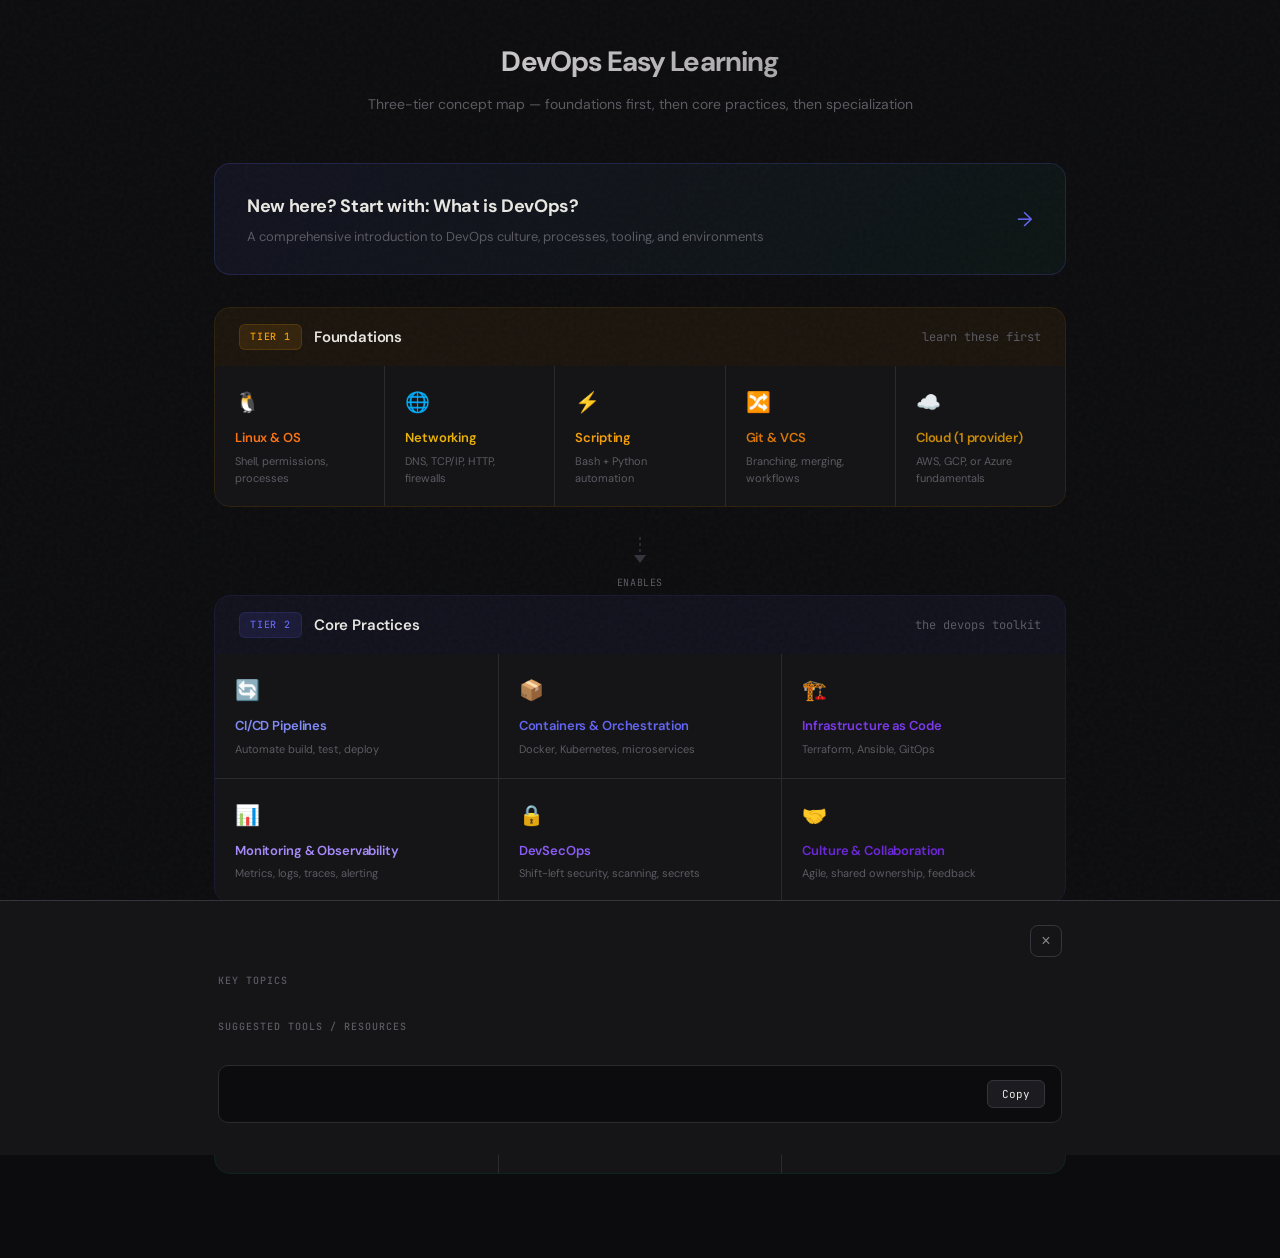
==== commit 07114018: "Add Networking Fundamentals topic page with enriched content and tooltips - Create topics/networking" ====
--- a/index.html
+++ b/index.html
@@ -496,6 +496,7 @@
       id: 'networking', icon: '🌐', name: 'Networking',
       desc: 'DNS, TCP/IP, HTTP, firewalls',
       color: '--c-network',
+      hasContent: true, contentUrl: 'topics/networking-fundamentals.html',
       about: 'When a container can\'t reach a database, when a deploy fails silently, when latency spikes — it\'s almost always networking. Understanding how data moves between machines is non-negotiable.',
       topics: ['OSI model & TCP/IP stack', 'DNS resolution', 'HTTP/HTTPS & TLS', 'Ports & sockets', 'Firewalls & iptables', 'Load balancers', 'VPCs, subnets & CIDR', 'Proxy vs reverse proxy'],
       resources: ['Computer Networking (Kurose & Ross)', 'Practical Networking YouTube', 'Cloudflare Learning Center'],
--- a/css/shared.css
+++ b/css/shared.css
@@ -591,3 +591,266 @@
   .metric-grid { grid-template-columns: 1fr; }
   .hero h1 { font-size: 22px; }
 }
+
+/* ── Quiz Section ── */
+.quiz-section {
+  margin-top: 48px;
+  padding-top: 40px;
+  border-top: 1px solid var(--border);
+}
+
+.quiz-section h2 {
+  font-size: 22px;
+  font-weight: 700;
+  letter-spacing: -0.02em;
+  margin-bottom: 8px;
+}
+
+.quiz-section .quiz-subtitle {
+  font-size: 13px;
+  color: var(--text-muted);
+  margin-bottom: 28px;
+}
+
+.quiz-header {
+  display: flex;
+  align-items: center;
+  justify-content: space-between;
+  margin-bottom: 24px;
+  gap: 16px;
+}
+
+.quiz-progress-bar {
+  flex: 1;
+  height: 6px;
+  background: var(--surface2);
+  border-radius: 3px;
+  overflow: hidden;
+}
+
+.quiz-progress-fill {
+  height: 100%;
+  background: var(--tier-core);
+  border-radius: 3px;
+  transition: width 0.4s ease;
+}
+
+.quiz-score {
+  font-family: 'JetBrains Mono', monospace;
+  font-size: 13px;
+  color: var(--text-dim);
+  white-space: nowrap;
+}
+
+.quiz-counter {
+  font-family: 'JetBrains Mono', monospace;
+  font-size: 11px;
+  color: var(--text-muted);
+  white-space: nowrap;
+}
+
+.quiz-question {
+  font-size: 16px;
+  font-weight: 600;
+  color: var(--text);
+  line-height: 1.6;
+  margin-bottom: 20px;
+}
+
+.quiz-options {
+  display: flex;
+  flex-direction: column;
+  gap: 10px;
+  margin-bottom: 20px;
+}
+
+.quiz-option {
+  background: var(--surface);
+  border: 1px solid var(--border);
+  border-radius: 10px;
+  padding: 14px 20px;
+  font-size: 14px;
+  color: var(--text-dim);
+  cursor: pointer;
+  transition: all 0.2s;
+  display: flex;
+  align-items: flex-start;
+  gap: 12px;
+  line-height: 1.6;
+}
+
+.quiz-option:hover:not(.disabled) {
+  border-color: var(--border-light);
+  background: var(--surface2);
+}
+
+.quiz-option .opt-letter {
+  font-family: 'JetBrains Mono', monospace;
+  font-size: 12px;
+  font-weight: 600;
+  min-width: 28px;
+  height: 28px;
+  border-radius: 8px;
+  display: flex;
+  align-items: center;
+  justify-content: center;
+  flex-shrink: 0;
+  background: var(--surface2);
+  border: 1px solid var(--border-light);
+  color: var(--text-muted);
+  transition: all 0.2s;
+}
+
+.quiz-option.correct {
+  border-color: rgba(16, 185, 129, 0.4);
+  background: rgba(16, 185, 129, 0.08);
+}
+
+.quiz-option.correct .opt-letter {
+  background: rgba(16, 185, 129, 0.15);
+  border-color: rgba(16, 185, 129, 0.3);
+  color: var(--tier-adv);
+}
+
+.quiz-option.wrong {
+  border-color: rgba(239, 68, 68, 0.4);
+  background: rgba(239, 68, 68, 0.06);
+}
+
+.quiz-option.wrong .opt-letter {
+  background: rgba(239, 68, 68, 0.15);
+  border-color: rgba(239, 68, 68, 0.3);
+  color: #EF4444;
+}
+
+.quiz-option.disabled { cursor: default; opacity: 0.7; }
+.quiz-option.disabled:hover { background: var(--surface); border-color: var(--border); }
+.quiz-option.correct.disabled { opacity: 1; }
+
+.quiz-explanation {
+  border-radius: 10px;
+  padding: 14px 18px;
+  margin-bottom: 20px;
+  font-size: 13px;
+  line-height: 1.7;
+  color: var(--text-dim);
+  border: 1px solid rgba(99, 102, 241, 0.15);
+  background: rgba(99, 102, 241, 0.06);
+}
+
+.quiz-nav {
+  display: flex;
+  justify-content: flex-end;
+}
+
+.quiz-next-btn {
+  font-family: 'JetBrains Mono', monospace;
+  font-size: 13px;
+  padding: 10px 24px;
+  border-radius: 8px;
+  background: var(--tier-core);
+  color: #fff;
+  border: none;
+  cursor: pointer;
+  transition: opacity 0.2s;
+}
+
+.quiz-next-btn:hover { opacity: 0.85; }
+
+.quiz-results {
+  text-align: center;
+  padding: 40px 20px;
+}
+
+.quiz-results .score-circle {
+  width: 120px;
+  height: 120px;
+  border-radius: 50%;
+  display: flex;
+  align-items: center;
+  justify-content: center;
+  margin: 0 auto 24px;
+  font-family: 'JetBrains Mono', monospace;
+  font-size: 32px;
+  font-weight: 700;
+}
+
+.quiz-results .score-circle.pass {
+  background: rgba(16, 185, 129, 0.1);
+  border: 2px solid rgba(16, 185, 129, 0.3);
+  color: var(--tier-adv);
+}
+
+.quiz-results .score-circle.fail {
+  background: rgba(245, 158, 11, 0.1);
+  border: 2px solid rgba(245, 158, 11, 0.3);
+  color: var(--tier-found);
+}
+
+.quiz-results .result-msg {
+  font-size: 18px;
+  font-weight: 600;
+  margin-bottom: 8px;
+}
+
+.quiz-results .result-sub {
+  font-size: 14px;
+  color: var(--text-muted);
+  margin-bottom: 28px;
+}
+
+.quiz-restart-btn {
+  font-family: 'JetBrains Mono', monospace;
+  font-size: 13px;
+  padding: 12px 28px;
+  border-radius: 8px;
+  background: var(--surface);
+  border: 1px solid var(--border-light);
+  color: var(--text);
+  cursor: pointer;
+  transition: all 0.2s;
+}
+
+.quiz-restart-btn:hover {
+  background: var(--surface2);
+  border-color: var(--tier-core);
+}
+
+/* ── Tooltip / Hover Definition ── */
+.term {
+  position: relative;
+  display: inline;
+  border-bottom: 1px dashed var(--text-muted);
+  cursor: help;
+  color: var(--text);
+}
+
+.term .tip {
+  visibility: hidden;
+  opacity: 0;
+  position: absolute;
+  bottom: calc(100% + 8px);
+  left: 50%;
+  transform: translateX(-50%);
+  width: max-content;
+  max-width: 300px;
+  padding: 10px 14px;
+  background: var(--surface2);
+  border: 1px solid var(--border-light);
+  border-radius: 8px;
+  box-shadow: 0 8px 24px rgba(0,0,0,0.4);
+  font-size: 12px;
+  font-weight: 400;
+  line-height: 1.6;
+  color: var(--text-dim);
+  z-index: 50;
+  pointer-events: none;
+  transition: opacity 0.2s ease, visibility 0.2s ease;
+  text-align: left;
+}
+
+.term:hover .tip,
+.term:focus .tip {
+  visibility: visible;
+  opacity: 1;
+}
